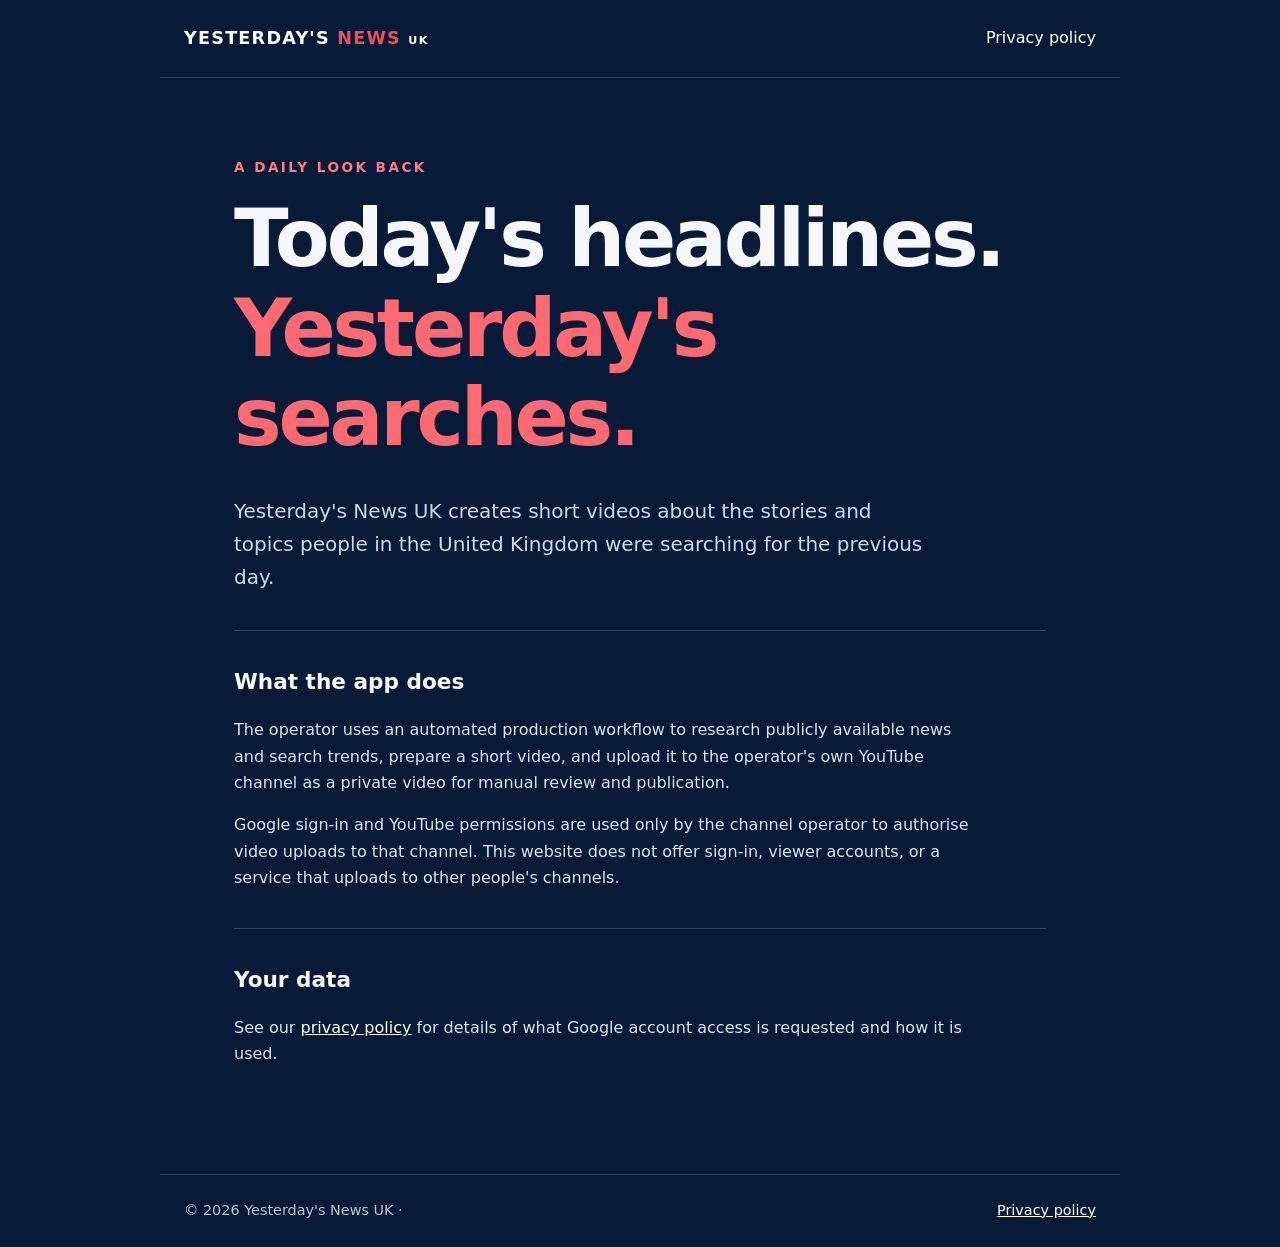
==== index.html @ 3f8b0fa3 "Add files via upload" ====
<!doctype html><html lang="en-GB"><head><meta charset="utf-8"><meta name="viewport" content="width=device-width,initial-scale=1"><title>Yesterday's News UK</title><meta name="description" content="Yesterday's News UK: a short daily recap of what people in the UK were searching for yesterday."><link rel="stylesheet" href="styles.css"></head><body><header><a href="./" class="brand">YESTERDAY'S <span>NEWS</span> <small>UK</small></a><nav><a href="privacy.html">Privacy policy</a></nav></header><main><p class="eyebrow">A daily look back</p><h1>Today's headlines.<br><em>Yesterday's searches.</em></h1><p class="lead">Yesterday's News UK creates short videos about the stories and topics people in the United Kingdom were searching for the previous day.</p><section><h2>What the app does</h2><p>The operator uses an automated production workflow to research publicly available news and search trends, prepare a short video, and upload it to the operator's own YouTube channel as a private video for manual review and publication.</p><p>Google sign-in and YouTube permissions are used only by the channel operator to authorise video uploads to that channel. This website does not offer sign-in, viewer accounts, or a service that uploads to other people's channels.</p></section><section><h2>Your data</h2><p>See our <a href="privacy.html">privacy policy</a> for details of what Google account access is requested and how it is used.</p></section></main><footer>© 2026 Yesterday's News UK · <a href="privacy.html">Privacy policy</a></footer></body></html>
---- styles.css ----
:root{color-scheme:dark;font-family:Inter,system-ui,-apple-system,Segoe UI,sans-serif}*{box-sizing:border-box}body{margin:0;background:#071b39;color:#f5f7fc;line-height:1.65}header,footer{max-width:960px;margin:auto;padding:24px;display:flex;justify-content:space-between;align-items:center;gap:24px}header{border-bottom:1px solid #31405c}footer{border-top:1px solid #31405c;color:#b9c5d5;font-size:.9rem;flex-wrap:wrap}a{color:#fff}header a{text-decoration:none}.brand{font-size:1.1rem;letter-spacing:.07em;font-weight:900}.brand span{color:#f04d55}.brand small{font-size:.7rem}main{max-width:860px;margin:0 auto;padding:64px 24px 90px}.eyebrow{text-transform:uppercase;letter-spacing:.18em;font-weight:800;color:#ff7980;font-size:.85rem}h1{font-size:clamp(2.4rem,7vw,5rem);line-height:1.12;letter-spacing:-.04em;margin:.2em 0 .4em}h1 em{font-style:normal;color:#ff6972}.lead{font-size:1.25rem;color:#cdd9e8;max-width:700px}section{border-top:1px solid #31405c;margin-top:36px;padding-top:15px}h2{font-size:1.35rem}p{max-width:750px;color:#dce4f0}@media(max-width:600px){header{align-items:flex-start;flex-direction:column;gap:8px}main{padding-top:42px}}
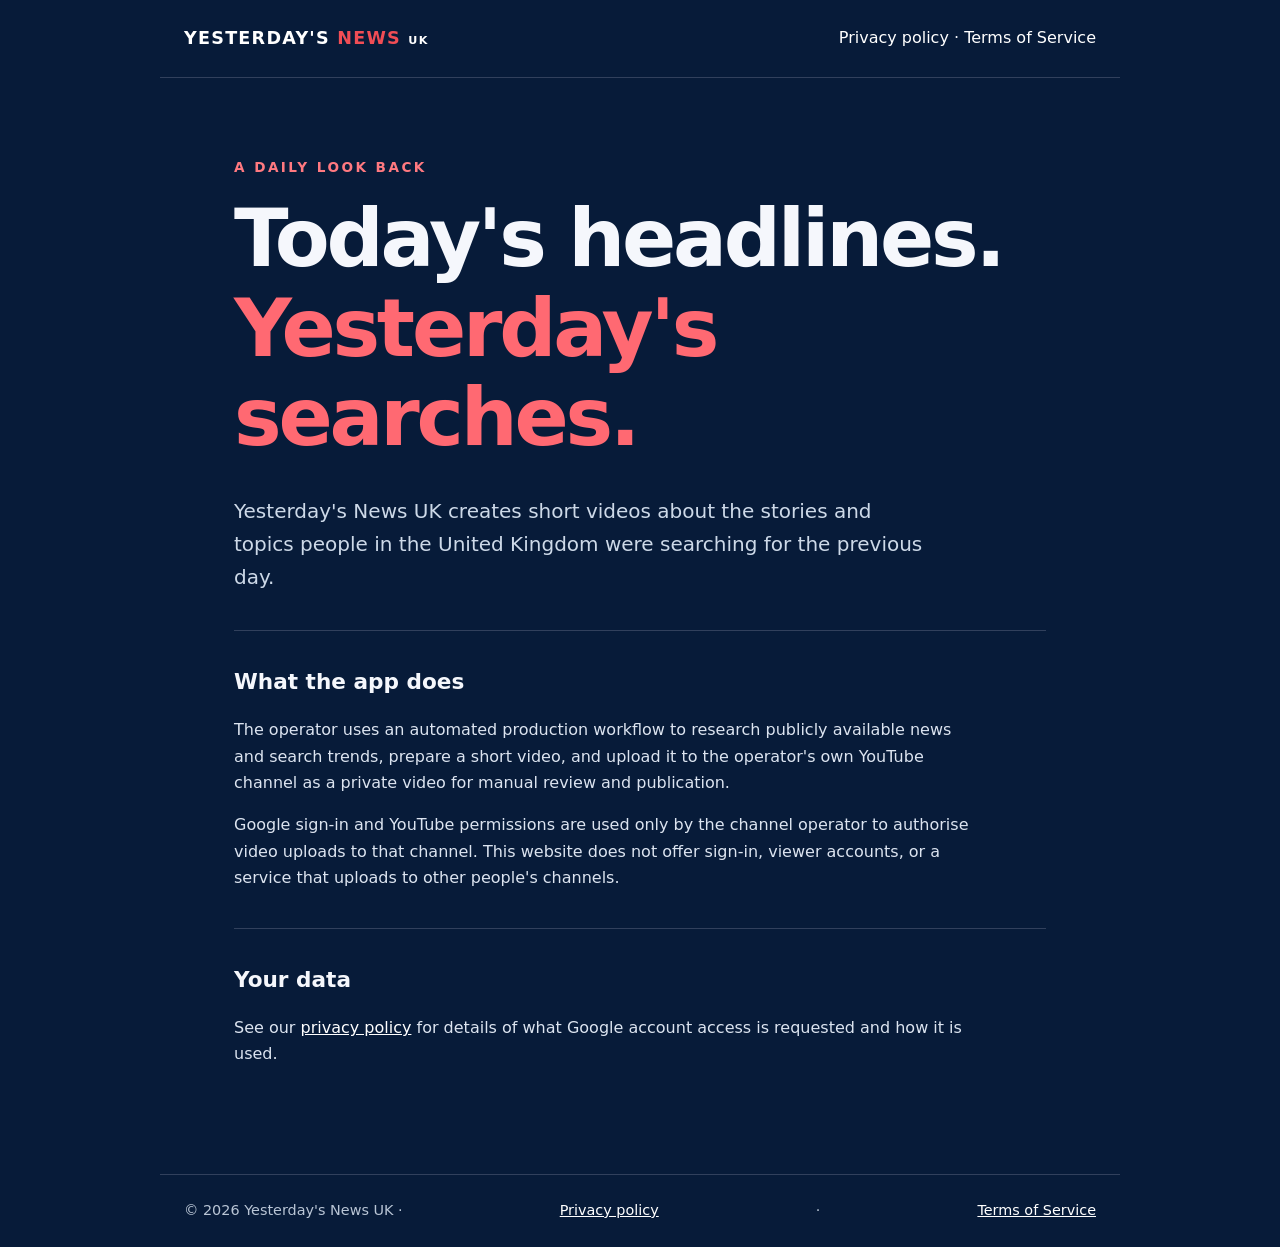
==== commit d50e1326: "Link public Terms of Service from website" ====
--- a/index.html
+++ b/index.html
@@ -1 +1 @@
-<!doctype html><html lang="en-GB"><head><meta charset="utf-8"><meta name="viewport" content="width=device-width,initial-scale=1"><title>Yesterday's News UK</title><meta name="description" content="Yesterday's News UK: a short daily recap of what people in the UK were searching for yesterday."><link rel="stylesheet" href="styles.css"></head><body><header><a href="./" class="brand">YESTERDAY'S <span>NEWS</span> <small>UK</small></a><nav><a href="privacy.html">Privacy policy</a></nav></header><main><p class="eyebrow">A daily look back</p><h1>Today's headlines.<br><em>Yesterday's searches.</em></h1><p class="lead">Yesterday's News UK creates short videos about the stories and topics people in the United Kingdom were searching for the previous day.</p><section><h2>What the app does</h2><p>The operator uses an automated production workflow to research publicly available news and search trends, prepare a short video, and upload it to the operator's own YouTube channel as a private video for manual review and publication.</p><p>Google sign-in and YouTube permissions are used only by the channel operator to authorise video uploads to that channel. This website does not offer sign-in, viewer accounts, or a service that uploads to other people's channels.</p></section><section><h2>Your data</h2><p>See our <a href="privacy.html">privacy policy</a> for details of what Google account access is requested and how it is used.</p></section></main><footer>© 2026 Yesterday's News UK · <a href="privacy.html">Privacy policy</a></footer></body></html>
+<!doctype html><html lang="en-GB"><head><meta charset="utf-8"><meta name="viewport" content="width=device-width,initial-scale=1"><title>Yesterday's News UK</title><meta name="description" content="Yesterday's News UK: a short daily recap of what people in the UK were searching for yesterday."><link rel="stylesheet" href="styles.css"></head><body><header><a href="./" class="brand">YESTERDAY'S <span>NEWS</span> <small>UK</small></a><nav><a href="privacy.html">Privacy policy</a> · <a href="terms.html">Terms of Service</a></nav></header><main><p class="eyebrow">A daily look back</p><h1>Today's headlines.<br><em>Yesterday's searches.</em></h1><p class="lead">Yesterday's News UK creates short videos about the stories and topics people in the United Kingdom were searching for the previous day.</p><section><h2>What the app does</h2><p>The operator uses an automated production workflow to research publicly available news and search trends, prepare a short video, and upload it to the operator's own YouTube channel as a private video for manual review and publication.</p><p>Google sign-in and YouTube permissions are used only by the channel operator to authorise video uploads to that channel. This website does not offer sign-in, viewer accounts, or a service that uploads to other people's channels.</p></section><section><h2>Your data</h2><p>See our <a href="privacy.html">privacy policy</a> for details of what Google account access is requested and how it is used.</p></section></main><footer>© 2026 Yesterday's News UK · <a href="privacy.html">Privacy policy</a> · <a href="terms.html">Terms of Service</a></footer></body></html>
